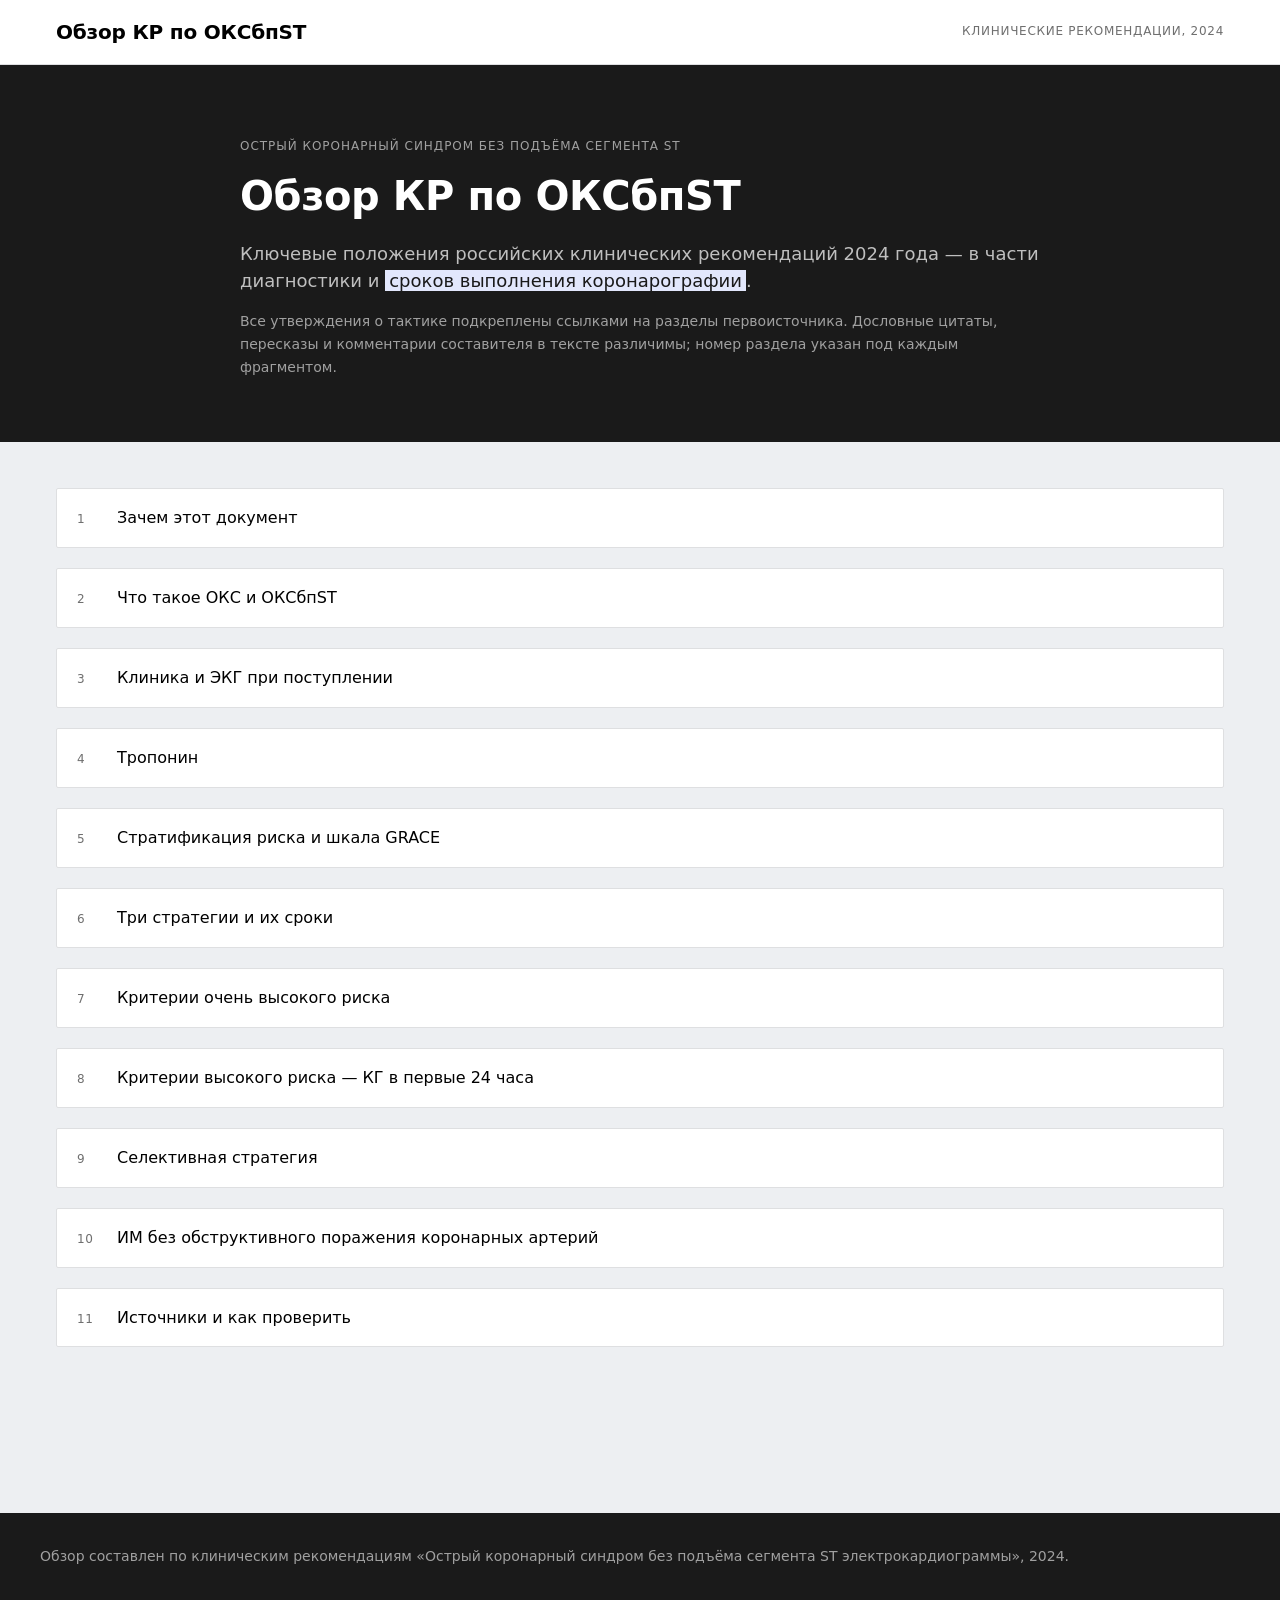
==== index.html @ 94fcd647 "Обзор КР по ОКСбпST: статический сайт, 11 разделов" ====
<!DOCTYPE html>
<html lang="ru">
<head>
<meta charset="utf-8">
<meta name="viewport" content="width=device-width, initial-scale=1">
<title>Обзор КР по ОКСбпST</title>
<link rel="stylesheet" href="style.css">
</head>
<body>
<header class="topbar">
  <div class="topbar-inner">
    <a class="brand" href="index.html">Обзор КР по ОКСбпST</a>
    <div class="topbar-meta">Клинические рекомендации, 2024</div>
  </div>
</header>

<section class="hero">
  <div class="hero-inner">
    <div class="eyebrow">Острый коронарный синдром без подъёма сегмента ST</div>
    <h1>Обзор КР по ОКСбпST</h1>
    <p class="lead">Ключевые положения российских клинических рекомендаций 2024 года —
    в части диагностики и <mark>сроков выполнения коронарографии</mark>.</p>
    <p class="meta">Все утверждения о тактике подкреплены ссылками на разделы первоисточника.
    Дословные цитаты, пересказы и комментарии составителя в тексте различимы;
    номер раздела указан под каждым фрагментом.</p>
  </div>
</section>

<main class="page">
  <ol class="index-list">
    <li><a href="01.html"><span class="num">1</span><span class="name">Зачем этот документ</span></a></li>
    <li><a href="02.html"><span class="num">2</span><span class="name">Что такое ОКС и ОКСбпST</span></a></li>
    <li><a href="03.html"><span class="num">3</span><span class="name">Клиника и ЭКГ при поступлении</span></a></li>
    <li><a href="04.html"><span class="num">4</span><span class="name">Тропонин</span></a></li>
    <li><a href="05.html"><span class="num">5</span><span class="name">Стратификация риска и шкала GRACE</span></a></li>
    <li><a href="06.html"><span class="num">6</span><span class="name">Три стратегии и их сроки</span></a></li>
    <li><a href="07.html"><span class="num">7</span><span class="name">Критерии очень высокого риска</span></a></li>
    <li><a href="08.html"><span class="num">8</span><span class="name">Критерии высокого риска — КГ в первые 24 часа</span></a></li>
    <li><a href="09.html"><span class="num">9</span><span class="name">Селективная стратегия</span></a></li>
    <li><a href="10.html"><span class="num">10</span><span class="name">ИМ без обструктивного поражения коронарных артерий</span></a></li>
    <li><a href="11.html"><span class="num">11</span><span class="name">Источники и как проверить</span></a></li>
  </ol>
</main>

<footer class="footer">
  <div class="footer-inner">Обзор составлен по клиническим рекомендациям «Острый коронарный синдром без подъёма сегмента ST электрокардиограммы», 2024.</div>
</footer>
</body>
</html>
---- style.css ----
/* Оформление сайта «Обзор КР по ОКСбпST».
   Основа — референс DESIGN.md (монохромный институциональный стиль):
   светлый холст, белые карточки с волосяной рамкой, радиусы 2px,
   тёмные полосы, единственный акцент — бледно-лавандовая заливка.
   Шрифт Inter берётся из системы, внешние запросы не делаются. */

:root {
  --black: #000000;
  --obsidian: #1a1a1a;
  --graphite: #333333;
  --iron: #5a5a5a;
  --slate: #666666;
  --steel: #808080;
  --fog: #a0a0a0;
  --ash: #bfbfbf;
  --mist: #dedfe1;
  --cloud: #edeff2;
  --paper: #f7f8fa;
  --white: #ffffff;
  --glacier: #e2e7fc;
  --badge: #6f6f6f;

  --radius: 2px;
  --shadow-sm: 0 2px 4px rgba(0, 0, 0, 0.04);
  --shadow-lg: 0 2px 4px rgba(0, 0, 0, 0.04), 0 8px 32px rgba(0, 0, 0, 0.08);

  --font: "Inter", ui-sans-serif, system-ui, -apple-system, "Segoe UI", Roboto,
    "Helvetica Neue", Arial, sans-serif;

  --card-w: 760px;
  --rail-w: 220px;
  --rail-gap: 24px;
  --topbar-h: 64px;
}

* { box-sizing: border-box; }

body {
  margin: 0;
  background: var(--cloud);
  color: var(--black);
  font-family: var(--font);
  font-size: 16px;
  line-height: 1.62;
  -webkit-font-smoothing: antialiased;
}

/* ---------- Верхняя панель ---------- */

.topbar {
  background: var(--white);
  border-bottom: 1px solid var(--mist);
}
.topbar-inner {
  max-width: 1200px;
  margin: 0 auto;
  padding: 0 16px;
  height: var(--topbar-h);
  display: flex;
  align-items: center;
  justify-content: space-between;
  gap: 16px;
}
.brand {
  font-size: 20px;
  font-weight: 700;
  color: var(--black);
  text-decoration: none;
  letter-spacing: -0.01em;
}
.brand:hover { color: var(--graphite); }
.topbar-meta {
  font-size: 12px;
  font-weight: 500;
  letter-spacing: 0.06em;
  text-transform: uppercase;
  color: var(--badge);
}

/* ---------- Плавающее оглавление слева ---------- */

.toc-rail {
  position: fixed;
  top: calc(var(--topbar-h) + 40px);
  left: 50%;
  transform: translateX(
    calc(-1 * (var(--card-w) / 2 + var(--rail-gap) + var(--rail-w)))
  );
  width: var(--rail-w);
  max-height: calc(100vh - var(--topbar-h) - 80px);
  overflow-y: auto;
  font-size: 14px;
}
.toc-title {
  font-size: 12px;
  font-weight: 500;
  letter-spacing: 0.06em;
  text-transform: uppercase;
  color: var(--badge);
  margin-bottom: 12px;
}
.toc-list { list-style: none; margin: 0; padding: 0; }
.toc-list li { margin: 0; }
.toc-list a {
  display: flex;
  gap: 8px;
  padding: 6px 8px;
  border-radius: var(--radius);
  color: var(--iron);
  text-decoration: none;
  line-height: 1.35;
}
.toc-list a:hover { background: var(--paper); color: var(--black); }
.toc-list a.current {
  background: var(--glacier);
  color: var(--black);
  font-weight: 500;
}
.toc-list .num {
  color: var(--fog);
  min-width: 18px;
  font-variant-numeric: tabular-nums;
}
.toc-list a.current .num { color: var(--iron); }

/* Свёрнутое оглавление для узких экранов */
.toc-inline {
  display: none;
  max-width: var(--card-w);
  margin: 0 auto 24px;
  background: var(--white);
  border: 1px solid var(--mist);
  border-radius: var(--radius);
  padding: 0 20px;
}
.toc-inline summary {
  cursor: pointer;
  padding: 16px 0;
  font-size: 12px;
  font-weight: 500;
  letter-spacing: 0.06em;
  text-transform: uppercase;
  color: var(--badge);
}
.toc-inline .toc-list { padding-bottom: 16px; }

/* ---------- Основная колонка ---------- */

.page {
  max-width: 1200px;
  margin: 0 auto;
  padding: 40px 16px 80px;
}
.card {
  max-width: var(--card-w);
  margin: 0 auto;
  background: var(--white);
  border: 1px solid var(--mist);
  border-radius: var(--radius);
  padding: 40px 48px 48px;
}

.crumb {
  font-size: 12px;
  font-weight: 500;
  letter-spacing: 0.06em;
  text-transform: uppercase;
  color: var(--badge);
  margin-bottom: 12px;
}

h1 {
  font-size: 32px;
  line-height: 1.2;
  font-weight: 700;
  letter-spacing: -0.01em;
  margin: 0 0 32px;
}
h2 { font-size: 24px; line-height: 1.3; font-weight: 700; margin: 40px 0 16px; }
h3 { font-size: 20px; line-height: 1.4; font-weight: 700; margin: 32px 0 12px; }

p { margin: 16px 0; }
a { color: var(--black); }
strong { font-weight: 700; }

/* ---------- Три вида текста ---------- */

/* цитата рекомендаций */
blockquote {
  margin: 20px 0;
  padding: 16px 20px;
  background: var(--paper);
  border: 1px solid var(--mist);
  border-radius: var(--radius);
}
blockquote p { margin: 8px 0; }
blockquote p:first-child { margin-top: 0; }
blockquote p:last-child { margin-bottom: 0; }
blockquote ul, blockquote ol { margin: 8px 0; padding-left: 20px; }

/* пересказ, не дословно */
p.retold,
div.retold {
  margin: 20px 0;
  padding-left: 18px;
  border-left: 2px solid var(--ash);
  color: var(--graphite);
}
div.retold > p:first-child { margin-top: 0; }
div.retold > p:last-child,
div.retold > ul:last-child,
div.retold > ol:last-child { margin-bottom: 0; }

/* комментарий составителя — единственный акцент */
p.comment {
  margin: 20px 0;
  padding: 16px 20px;
  background: var(--glacier);
  border: 1px solid var(--mist);
  border-radius: var(--radius);
  font-size: 15px;
  color: var(--obsidian);
}

/* ссылка на раздел первоисточника */
p.ref {
  margin: -8px 0 24px;
  font-size: 13px;
  color: var(--steel);
}

/* ---------- Таблицы и списки ---------- */

table {
  width: 100%;
  border-collapse: collapse;
  margin: 24px 0;
  font-size: 14px;
}
th, td {
  border: 1px solid var(--mist);
  padding: 10px 12px;
  text-align: left;
  vertical-align: top;
}
th {
  background: var(--paper);
  font-size: 12px;
  font-weight: 500;
  letter-spacing: 0.06em;
  text-transform: uppercase;
  color: var(--badge);
}
td { color: var(--graphite); }

ul, ol { padding-left: 22px; }
li { margin: 6px 0; }

hr { border: 0; border-top: 1px solid var(--mist); margin: 40px 0; }

/* ---------- Переходы между блоками ---------- */

.pager {
  display: flex;
  align-items: center;
  justify-content: space-between;
  gap: 12px;
  margin-top: 48px;
  padding-top: 24px;
  border-top: 1px solid var(--mist);
}
.pager a {
  font-size: 14px;
  font-weight: 500;
  color: var(--black);
  text-decoration: none;
  border: 1px solid var(--mist);
  border-radius: var(--radius);
  padding: 10px 16px;
  background: var(--white);
  max-width: 45%;
}
.pager a:hover { border-color: var(--black); }
.pager .up { color: var(--iron); }
.pager span { max-width: 45%; }

/* ---------- Первая страница ---------- */

.hero {
  background: var(--obsidian);
  color: var(--white);
  padding: 72px 16px 64px;
}
.hero-inner { max-width: 800px; margin: 0 auto; }
.eyebrow {
  font-size: 12px;
  font-weight: 500;
  letter-spacing: 0.08em;
  text-transform: uppercase;
  color: var(--fog);
}
.hero h1 {
  color: var(--white);
  font-size: 40px;
  margin: 16px 0 20px;
}
.hero .lead { font-size: 18px; line-height: 1.5; color: var(--ash); margin: 0 0 16px; }
.hero .meta { font-size: 14px; color: var(--fog); margin: 0; }
.hero mark { background: var(--glacier); color: var(--obsidian); padding: 0 4px; }

.index-list { list-style: none; padding: 0; margin: 0; display: grid; gap: 8px; }
.index-list a {
  display: flex;
  gap: 16px;
  align-items: baseline;
  background: var(--white);
  border: 1px solid var(--mist);
  border-radius: var(--radius);
  padding: 16px 20px;
  text-decoration: none;
  color: var(--black);
}
.index-list a:hover { border-color: var(--black); background: var(--paper); }
.index-list .num {
  font-size: 12px;
  font-weight: 500;
  letter-spacing: 0.06em;
  color: var(--badge);
  min-width: 24px;
}
.index-list .name { font-size: 16px; font-weight: 500; }

/* ---------- Подвал ---------- */

.footer {
  background: var(--obsidian);
  color: var(--fog);
  font-size: 14px;
  padding: 32px 16px;
  margin-top: 80px;
}
.footer-inner { max-width: 1200px; margin: 0 auto; }
.footer strong { color: var(--white); font-weight: 500; }

/* ---------- Адаптив ---------- */

@media (max-width: 1279px) {
  .toc-rail { display: none; }
  .toc-inline { display: block; }
}

@media (max-width: 640px) {
  body { font-size: 15px; }
  .card { padding: 24px 20px 32px; }
  h1 { font-size: 26px; margin-bottom: 24px; }
  h2 { font-size: 21px; }
  h3 { font-size: 18px; }
  .hero { padding: 48px 16px 40px; }
  .hero h1 { font-size: 28px; }
  .pager a { max-width: 100%; }
  .pager { flex-direction: column; align-items: stretch; }
}

@media print {
  .topbar, .toc-rail, .toc-inline, .pager { display: none; }
  body { background: var(--white); font-size: 11.5pt; }
  .page { padding: 0; max-width: none; }
  .card { border: 0; padding: 0; max-width: none; }
  blockquote, p.comment, table { break-inside: avoid; }
}
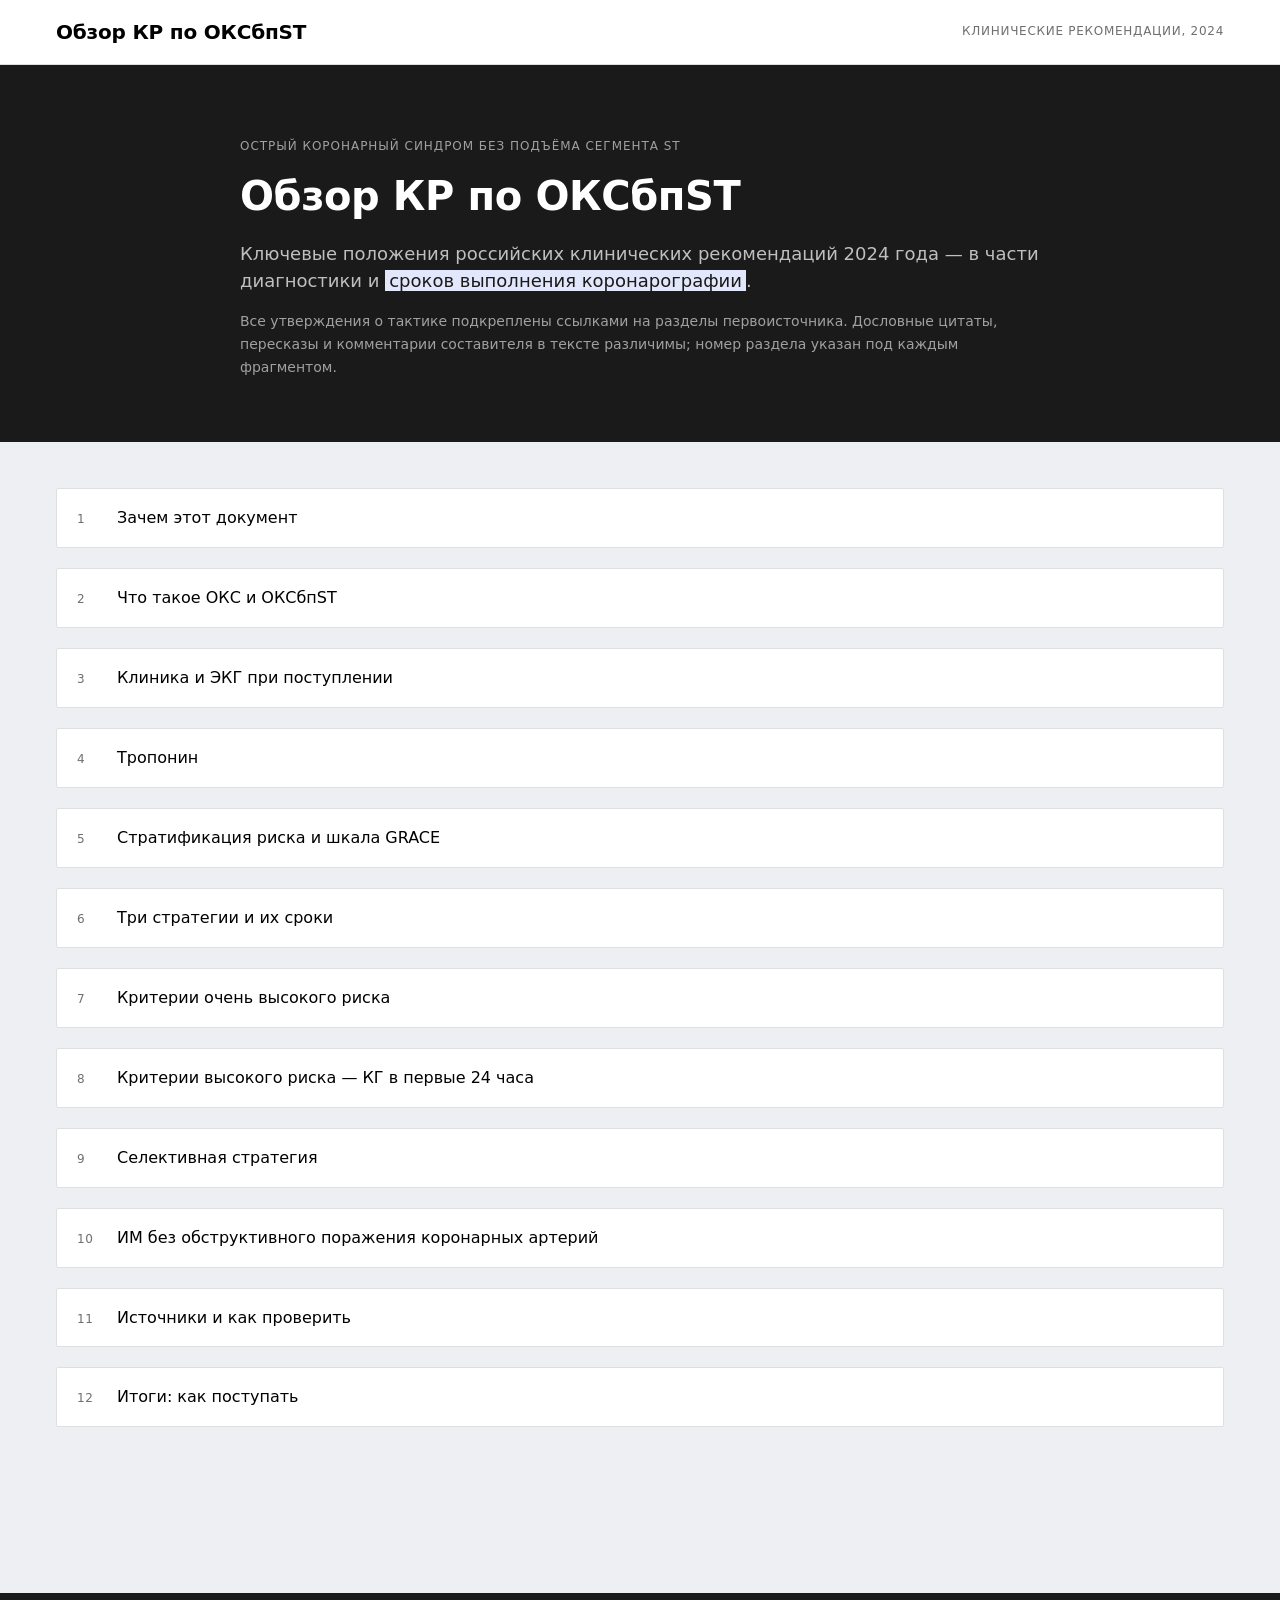
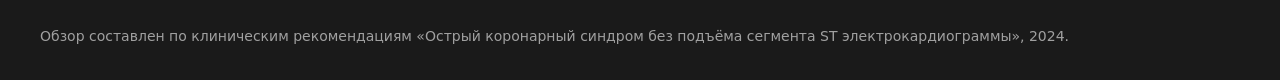
==== commit d9dca216: "Добавлена страница «Итоги: как поступать»" ====
--- a/index.html
+++ b/index.html
@@ -39,6 +39,7 @@
     <li><a href="09.html"><span class="num">9</span><span class="name">Селективная стратегия</span></a></li>
     <li><a href="10.html"><span class="num">10</span><span class="name">ИМ без обструктивного поражения коронарных артерий</span></a></li>
     <li><a href="11.html"><span class="num">11</span><span class="name">Источники и как проверить</span></a></li>
+    <li><a href="12.html"><span class="num">12</span><span class="name">Итоги: как поступать</span></a></li>
   </ol>
 </main>
 
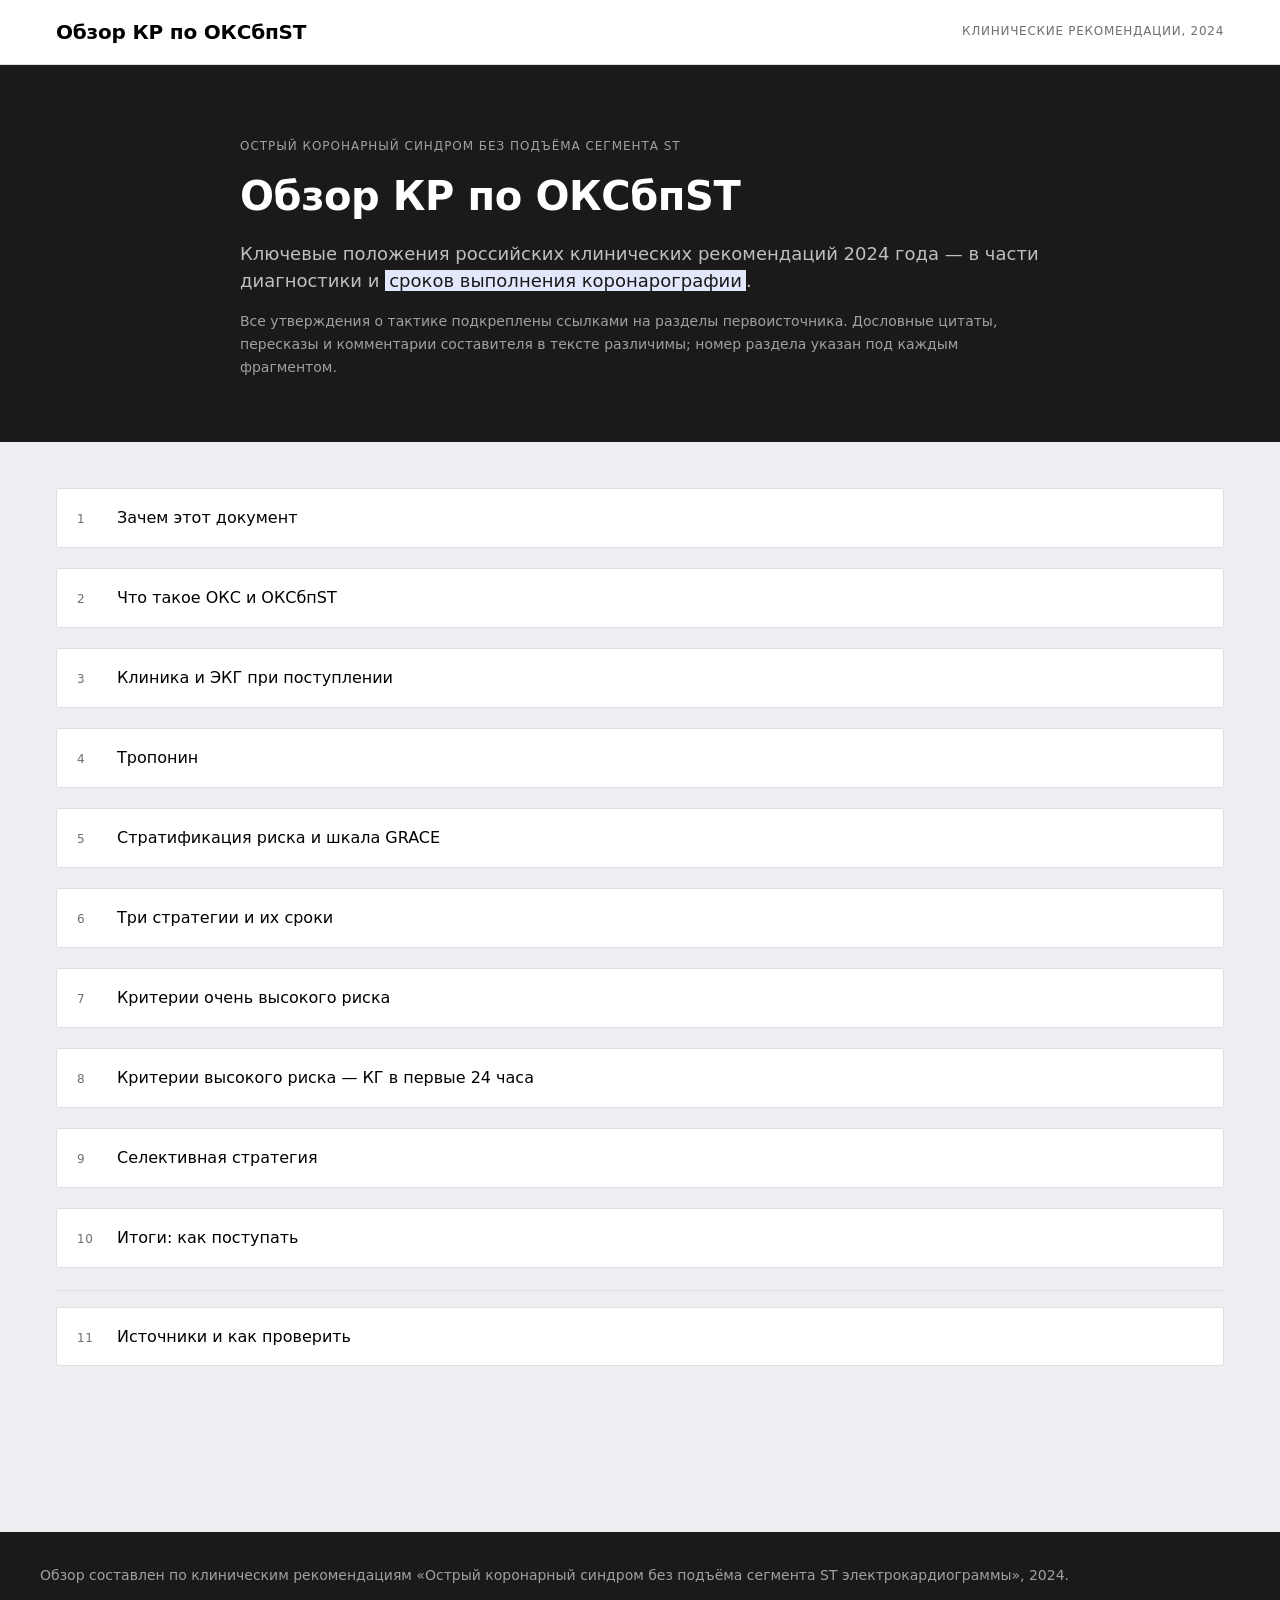
==== commit 0778ad07: "Правка дизайна + убрал блок про ИМБОКА" ====
--- a/index.html
+++ b/index.html
@@ -37,9 +37,8 @@
     <li><a href="07.html"><span class="num">7</span><span class="name">Критерии очень высокого риска</span></a></li>
     <li><a href="08.html"><span class="num">8</span><span class="name">Критерии высокого риска — КГ в первые 24 часа</span></a></li>
     <li><a href="09.html"><span class="num">9</span><span class="name">Селективная стратегия</span></a></li>
-    <li><a href="10.html"><span class="num">10</span><span class="name">ИМ без обструктивного поражения коронарных артерий</span></a></li>
-    <li><a href="11.html"><span class="num">11</span><span class="name">Источники и как проверить</span></a></li>
-    <li><a href="12.html"><span class="num">12</span><span class="name">Итоги: как поступать</span></a></li>
+    <li><a href="10.html"><span class="num">10</span><span class="name">Итоги: как поступать</span></a></li>
+    <li class="appendix"><a href="11.html"><span class="num">11</span><span class="name">Источники и как проверить</span></a></li>
   </ol>
 </main>
 
--- a/style.css
+++ b/style.css
@@ -368,3 +368,17 @@
   .card { border: 0; padding: 0; max-width: none; }
   blockquote, p.comment, table { break-inside: avoid; }
 }
+
+/* Страница-приложение отделяется в оглавлении слабой чертой */
+
+.toc-list li.appendix {
+  margin-top: 10px;
+  padding-top: 10px;
+  border-top: 1px solid var(--mist);
+}
+
+.index-list li.appendix {
+  margin-top: 8px;
+  padding-top: 16px;
+  border-top: 1px solid var(--mist);
+}
